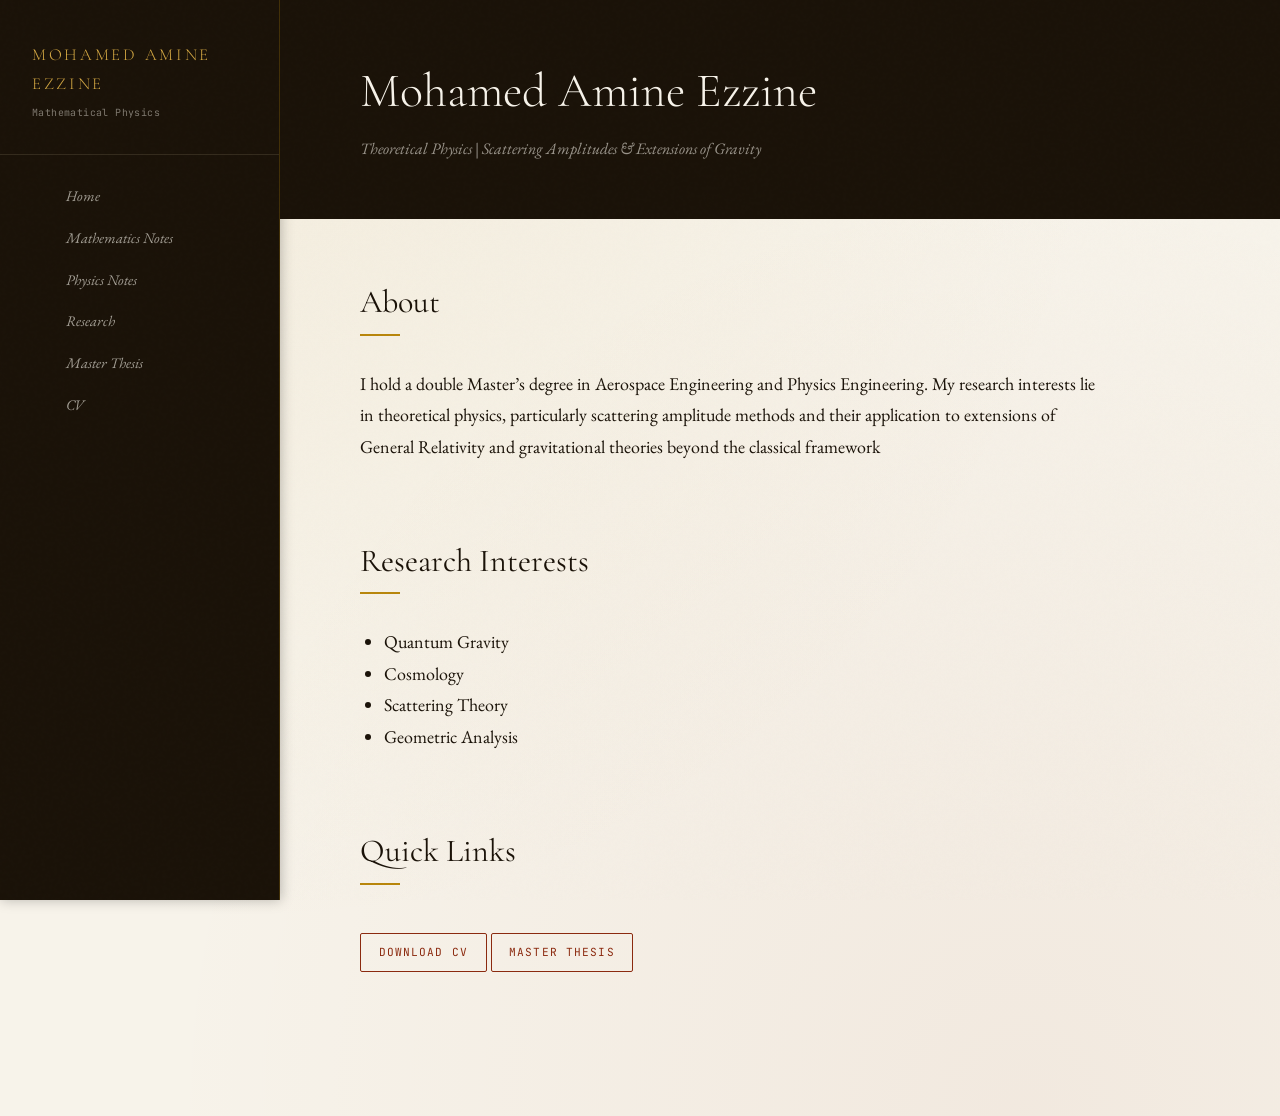
==== index.html @ fc59df86 "Update index.html" ====
<!DOCTYPE html>
<html lang="en">
<head>
<meta charset="UTF-8">
<meta name="viewport" content="width=device-width, initial-scale=1.0">
<title>Mohamed Amine Ezzine</title>

<link rel="stylesheet" href="style.css">
<link rel="preconnect" href="https://fonts.googleapis.com">
<link href="https://fonts.googleapis.com/css2?family=EB+Garamond:wght@400;500&display=swap" rel="stylesheet">

</head>
<body>
<button 
  onclick="document.querySelector('.sidebar').classList.toggle('open')"
  style="display:none;position:fixed;top:1rem;left:1rem;z-index:200;
         background:#1a1208;color:#d4a843;border:1px solid rgba(184,134,11,0.3);
         padding:0.5rem 0.75rem;font-family:monospace;font-size:0.7rem;
         cursor:pointer;border-radius:3px;"
  id="menuBtn">☰ Menu</button>

<script>
  if (window.innerWidth <= 900)
    document.getElementById('menuBtn').style.display = 'block';
</script>

<aside class="sidebar">
  <div class="sidebar-header">
    <div class="sidebar-name">Mohamed Amine Ezzine</div>
    <div class="sidebar-subtitle">Mathematical Physics</div>
  </div>

  <ul class="sidebar-nav">
    <li><a href="index.html" class="nav-link">Home</a></li>
    <li><a href="math.html" class="nav-link">Mathematics Notes</a></li>
    <li><a href="physics.html" class="nav-link">Physics Notes</a></li>
    <li><a href="research.html" class="nav-link">Research</a></li>
    <li><a href="thesis.html" class="nav-link">Master Thesis</a></li>
    <li><a href="cv.html" class="nav-link">CV</a></li>
  </ul>
</aside>


<main class="main">

<header class="page-header">
  <h1>Mohamed Amine Ezzine</h1>
  <p>
    Theoretical Physics | Scattering Amplitudes & Extensions of Gravity
  </p>
</header>

<div class="content">

<section class="section">
  <h2 class="section-title">About</h2>
  <div class="section-rule"></div>

  <p>
I hold a double Master’s degree in Aerospace Engineering and Physics Engineering. My research interests lie in theoretical physics, particularly scattering amplitude methods and their application to extensions of General Relativity and gravitational theories beyond the classical framework
  </p>
</section>

<section class="section">
  <h2 class="section-title">Research Interests</h2>
  <div class="section-rule"></div>

  <ul>
    <li>Quantum Gravity</li>
    <li>Cosmology</li>
    <li>Scattering Theory</li>
    <li>Geometric Analysis</li>
  </ul>
</section>

<section class="section">
  <h2 class="section-title">Quick Links</h2>
  <div class="section-rule"></div>

  <a href="CV.pdf" class="button-link">Download CV</a>
  <a href="Master Thesis.pdf" class="button-link">Master Thesis</a>
</section>

</div>
</main>
</body>
</html>
---- style.css ----
/* ════════════════════════════════════════════
   amine-physics.github.io — style.css
   Drop-in replacement. No HTML changes needed.
   ════════════════════════════════════════════ */

@import url('https://fonts.googleapis.com/css2?family=EB+Garamond:ital,wght@0,400;0,500;0,600;1,400;1,500&family=Cormorant+Garamond:ital,wght@0,300;0,400;1,300;1,400&family=JetBrains+Mono:wght@300;400&display=swap');

:root {
  --ink: #1a1208;
  --ink-light: #3d2e1a;
  --parchment: #f7f3ea;
  --parchment-dark: #ede7d6;
  --accent: #8b2a0f;
  --accent-light: #c44a1f;
  --gold: #b8860b;
  --gold-light: #d4a843;
  --rule: #c8b89a;
  --margin: #6b5a3e;
  --sidebar-w: 280px;
}

* {
  margin: 0;
  padding: 0;
  box-sizing: border-box;
}

html {
  scroll-behavior: smooth;
}

body {
  background: var(--parchment);
  color: var(--ink);
  font-family: 'EB Garamond', Georgia, serif;
  line-height: 1.75;
  font-size: 18px;
  min-height: 100vh;
  background-image:
    radial-gradient(ellipse at 20% 0%,  rgba(184,134,11,0.06) 0%, transparent 60%),
    radial-gradient(ellipse at 80% 100%, rgba(139,42,15,0.05)  0%, transparent 60%);
}

/* subtle grain */
body::before {
  content: '';
  position: fixed;
  inset: 0;
  background-image: url("data:image/svg+xml,%3Csvg viewBox='0 0 256 256' xmlns='http://www.w3.org/2000/svg'%3E%3Cfilter id='n'%3E%3CfeTurbulence type='fractalNoise' baseFrequency='0.9' numOctaves='4' stitchTiles='stitch'/%3E%3C/filter%3E%3Crect width='100%25' height='100%25' filter='url(%23n)' opacity='0.04'/%3E%3C/svg%3E");
  pointer-events: none;
  z-index: 1000;
  opacity: 0.35;
}

/* ── SIDEBAR ─────────────────────────────── */
.sidebar {
  position: fixed;
  left: 0;
  top: 0;
  width: var(--sidebar-w);
  height: 100vh;
  background: var(--ink);
  color: var(--parchment);
  padding: 2.5rem 0;
  overflow-y: auto;
  border-right: 1px solid rgba(184,134,11,0.25);
  /* gold shimmer on right edge */
  box-shadow: inset -1px 0 0 0 rgba(184,134,11,0.0),
              1px 0 12px rgba(0,0,0,0.25);
}

.sidebar::after {
  content: '';
  position: absolute;
  top: 0; right: -1px;
  width: 1px;
  height: 100%;
  background: linear-gradient(to bottom,
    transparent 0%,
    rgba(184,134,11,0.5) 40%,
    rgba(184,134,11,0.5) 60%,
    transparent 100%);
  pointer-events: none;
}

.sidebar-header {
  padding: 0 2rem 2rem;
  border-bottom: 1px solid rgba(200,184,154,0.15);
  margin-bottom: 0.5rem;
}

.sidebar-name {
  font-family: 'Cormorant Garamond', serif;
  font-size: 1.05rem;
  font-weight: 300;
  letter-spacing: 0.16em;
  text-transform: uppercase;
  color: var(--gold-light);
  display: block;
  text-decoration: none;
  transition: color 0.2s;
  margin-bottom: 0.4rem;
}

.sidebar-name:hover {
  color: var(--parchment);
}

.sidebar-subtitle {
  font-family: 'JetBrains Mono', monospace;
  font-size: 0.62rem;
  opacity: 0.45;
  letter-spacing: 0.04em;
  line-height: 1.7;
  color: var(--parchment);
}

.sidebar-nav {
  list-style: none;
  margin-top: 1.25rem;
}

/* Section label inside nav — add these spans in your HTML if you want them,
   but they are optional; plain links still look great */
.nav-section-title {
  font-family: 'JetBrains Mono', monospace;
  font-size: 0.58rem;
  letter-spacing: 0.2em;
  text-transform: uppercase;
  color: var(--gold);
  padding: 1rem 2rem 0.35rem;
  opacity: 0.75;
  display: block;
}

.nav-link {
  display: block;
  padding: 0.5rem 2rem 0.5rem 2.5rem;
  color: rgba(247,243,234,0.62);
  text-decoration: none;
  font-family: 'EB Garamond', serif;
  font-size: 0.92rem;
  font-style: italic;
  transition: all 0.2s ease;
  border-left: 2px solid transparent;
}

.nav-link:hover,
.nav-link.active {
  color: var(--parchment);
  border-left-color: var(--gold);
  background: rgba(184,134,11,0.08);
  padding-left: 2.8rem;
}

/* ── MAIN ────────────────────────────────── */
.main {
  margin-left: var(--sidebar-w);
  min-height: 100vh;
}

/* ── PAGE HEADER ─────────────────────────── */
.page-header {
  background: var(--ink);
  color: var(--parchment);
  padding: 4rem 5rem 3.5rem;
  position: relative;
  overflow: hidden;
}

/* decorative large character — harmless if no element uses it */
.page-header::before {
  content: attr(data-char);
  position: absolute;
  right: 3rem;
  top: -1rem;
  font-family: 'Cormorant Garamond', serif;
  font-size: 13rem;
  color: rgba(184,134,11,0.055);
  pointer-events: none;
  line-height: 1;
  user-select: none;
}

.page-header h1 {
  font-family: 'Cormorant Garamond', serif;
  font-size: 3rem;
  font-weight: 300;
  line-height: 1.15;
  color: var(--parchment);
  margin-bottom: 0.75rem;
}

/* gold rule under heading — add <div class="header-rule"></div>
   after your h1 in HTML, or it simply won't show */
.header-rule {
  width: 55px;
  height: 1px;
  background: linear-gradient(to right, var(--gold), transparent);
  margin: 1.25rem 0;
}

.page-header p {
  max-width: 620px;
  opacity: 0.58;
  margin-top: 1rem;
  font-style: italic;
  font-size: 1rem;
  line-height: 1.75;
}

/* ── CONTENT ─────────────────────────────── */
.content {
  max-width: 900px;
  padding: 4rem 5rem;
}

/* ── SECTIONS ────────────────────────────── */
.section {
  margin-bottom: 5rem;
  animation: fadeUp 0.55s ease both;
}

@keyframes fadeUp {
  from { opacity: 0; transform: translateY(14px); }
  to   { opacity: 1; transform: translateY(0); }
}

.section-title {
  font-family: 'Cormorant Garamond', serif;
  font-size: 2rem;
  font-weight: 400;
  color: var(--ink);
  line-height: 1.2;
  margin-bottom: 0.25rem;
}

.section-rule {
  width: 40px;
  height: 2px;
  background: var(--gold);
  margin-bottom: 2rem;
  margin-top: 0.75rem;
}

/* ── NOTE CARDS ──────────────────────────── */
.note-card {
  background: rgba(139,42,15,0.03);
  border-left: 3px solid var(--accent);
  padding: 1.5rem 1.75rem;
  margin-bottom: 2rem;
  border-radius: 0 4px 4px 0;
  transition: border-color 0.2s, background 0.2s;
}

.note-card:hover {
  background: rgba(139,42,15,0.055);
  border-left-color: var(--accent-light);
}

.note-title {
  font-family: 'Cormorant Garamond', serif;
  font-size: 1.4rem;
  font-weight: 400;
  color: var(--ink);
  margin-bottom: 0.4rem;
}

.note-meta {
  font-family: 'JetBrains Mono', monospace;
  font-size: 0.65rem;
  letter-spacing: 0.1em;
  text-transform: uppercase;
  color: var(--margin);
  margin-bottom: 1rem;
  opacity: 0.75;
}

/* ── BUTTON LINKS ────────────────────────── */
.button-link {
  display: inline-block;
  padding: 0.55rem 1.1rem;
  border: 1px solid var(--accent);
  color: var(--accent);
  text-decoration: none;
  font-family: 'JetBrains Mono', monospace;
  font-size: 0.7rem;
  letter-spacing: 0.1em;
  text-transform: uppercase;
  margin-top: 1rem;
  border-radius: 2px;
  transition: all 0.2s ease;
}

.button-link:hover {
  background: var(--accent);
  color: var(--parchment);
  box-shadow: 0 2px 12px rgba(139,42,15,0.2);
}

/* ── MISC ────────────────────────────────── */
iframe {
  border: none;
}

ul {
  padding-left: 1.5rem;
}

p {
  margin-bottom: 1rem;
}

p:last-child {
  margin-bottom: 0;
}

/* ornamental divider — use:
   <div class="ornamental-rule"><span>✦</span></div> */
.ornamental-rule {
  display: flex;
  align-items: center;
  gap: 1rem;
  margin: 3rem 0;
  color: var(--rule);
}
.ornamental-rule::before,
.ornamental-rule::after {
  content: '';
  flex: 1;
  height: 1px;
  background: var(--rule);
}
.ornamental-rule span {
  font-size: 0.9rem;
  color: var(--gold);
}

/* theorem environments — optional, add when you write proofs */
.theorem    { background: rgba(139,42,15,0.04);  border-left: 3px solid var(--accent);    padding: 1.5rem 1.75rem; border-radius: 0 4px 4px 0; margin: 2rem 0; }
.lemma      { background: rgba(184,134,11,0.05); border-left: 3px solid var(--gold);      padding: 1.5rem 1.75rem; border-radius: 0 4px 4px 0; margin: 2rem 0; }
.proof      { background: rgba(61,46,26,0.03);   border-left: 3px solid var(--rule);      padding: 1.5rem 1.75rem; border-radius: 0 4px 4px 0; margin: 2rem 0; }
.remark     { background: rgba(107,90,62,0.05);  border-left: 3px solid var(--margin);    padding: 1.5rem 1.75rem; border-radius: 0 4px 4px 0; margin: 2rem 0; }
.definition { background: rgba(26,18,8,0.04);    border-left: 3px solid var(--ink-light); padding: 1.5rem 1.75rem; border-radius: 0 4px 4px 0; margin: 2rem 0; }

.thm-label {
  font-family: 'JetBrains Mono', monospace;
  font-size: 0.65rem;
  letter-spacing: 0.15em;
  text-transform: uppercase;
  margin-bottom: 0.6rem;
  display: block;
}

.theorem    .thm-label { color: var(--accent); }
.lemma      .thm-label { color: var(--gold); }
.proof      .thm-label { color: var(--margin); }
.remark     .thm-label { color: var(--margin); }
.definition .thm-label { color: var(--ink-light); }

.proof-end {
  text-align: right;
  color: var(--accent);
  font-size: 1.1rem;
  margin-top: 0.5rem;
}

/* ── MOBILE ──────────────────────────────── */
@media (max-width: 900px) {
  .sidebar {
    position: fixed;
    width: var(--sidebar-w);
    height: 100vh;
    transform: translateX(-100%);
    transition: transform 0.3s ease;
    z-index: 100;
  }

  .sidebar.open {
    transform: translateX(0);
  }

  .main {
    margin-left: 0;
  }

  .content,
  .page-header {
    padding: 2rem;
  }

  .page-header {
    padding-top: 4rem;
  }

  .page-header h1 {
    font-size: 2rem;
  }
}
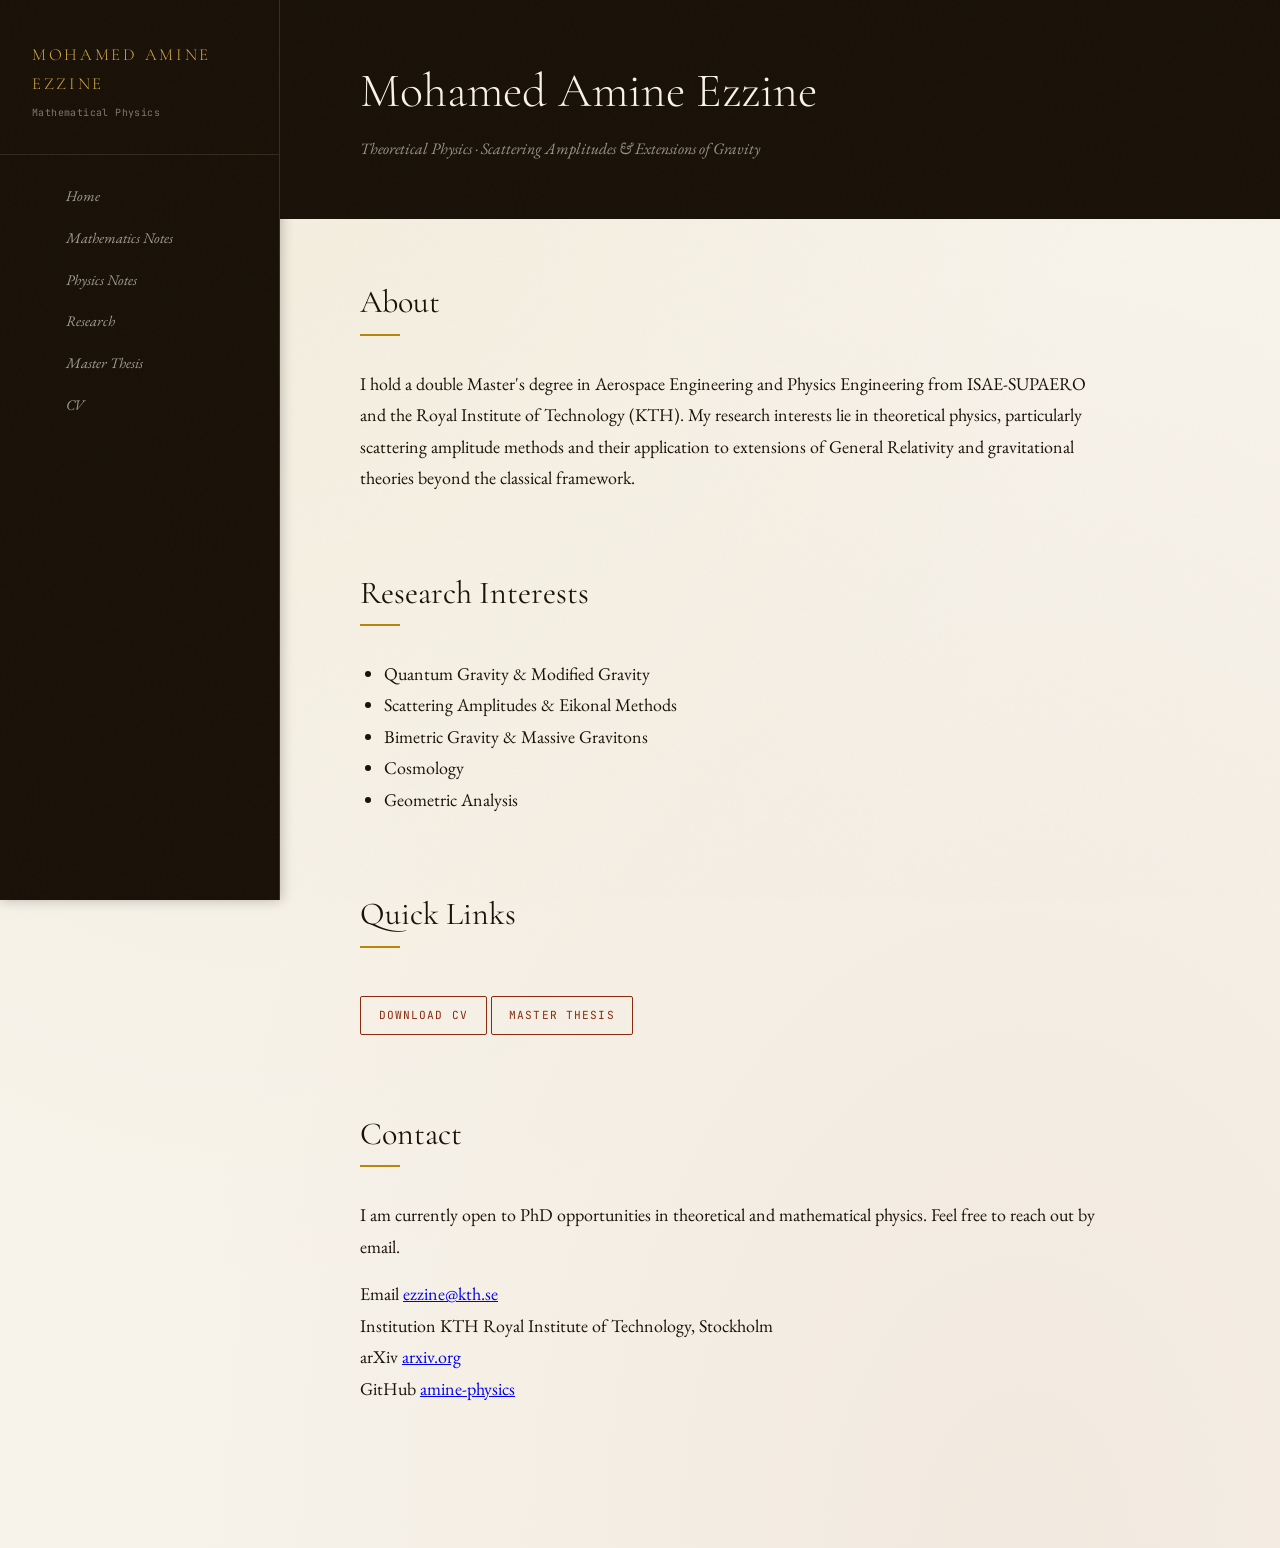
==== commit 8955a7d0: "Update index.html" ====
--- a/index.html
+++ b/index.html
@@ -4,13 +4,12 @@
 <meta charset="UTF-8">
 <meta name="viewport" content="width=device-width, initial-scale=1.0">
 <title>Mohamed Amine Ezzine</title>
-
 <link rel="stylesheet" href="style.css">
 <link rel="preconnect" href="https://fonts.googleapis.com">
 <link href="https://fonts.googleapis.com/css2?family=EB+Garamond:wght@400;500&display=swap" rel="stylesheet">
-
 </head>
 <body>
+
 <button 
   onclick="document.querySelector('.sidebar').classList.toggle('open')"
   style="display:none;position:fixed;top:1rem;left:1rem;z-index:200;
@@ -18,7 +17,6 @@
          padding:0.5rem 0.75rem;font-family:monospace;font-size:0.7rem;
          cursor:pointer;border-radius:3px;"
   id="menuBtn">☰ Menu</button>
-
 <script>
   if (window.innerWidth <= 900)
     document.getElementById('menuBtn').style.display = 'block';
@@ -29,7 +27,6 @@
     <div class="sidebar-name">Mohamed Amine Ezzine</div>
     <div class="sidebar-subtitle">Mathematical Physics</div>
   </div>
-
   <ul class="sidebar-nav">
     <li><a href="index.html" class="nav-link">Home</a></li>
     <li><a href="math.html" class="nav-link">Mathematics Notes</a></li>
@@ -40,48 +37,96 @@
   </ul>
 </aside>
 
-
 <main class="main">
 
-<header class="page-header">
-  <h1>Mohamed Amine Ezzine</h1>
-  <p>
-    Theoretical Physics | Scattering Amplitudes & Extensions of Gravity
-  </p>
-</header>
+  <header class="page-header">
+    <h1>Mohamed Amine Ezzine</h1>
+    <p>Theoretical Physics · Scattering Amplitudes &amp; Extensions of Gravity</p>
+  </header>
 
-<div class="content">
+  <div class="content">
 
-<section class="section">
-  <h2 class="section-title">About</h2>
-  <div class="section-rule"></div>
+    <section class="section">
+      <h2 class="section-title">About</h2>
+      <div class="section-rule"></div>
+      <p>
+        I hold a double Master's degree in Aerospace Engineering and
+        Physics Engineering from ISAE-SUPAERO and the Royal Institute
+        of Technology (KTH). My research interests lie in theoretical
+        physics, particularly scattering amplitude methods and their
+        application to extensions of General Relativity and
+        gravitational theories beyond the classical framework.
+      </p>
+    </section>
 
-  <p>
-I hold a double Master’s degree in Aerospace Engineering and Physics Engineering. My research interests lie in theoretical physics, particularly scattering amplitude methods and their application to extensions of General Relativity and gravitational theories beyond the classical framework
-  </p>
-</section>
+    <section class="section">
+      <h2 class="section-title">Research Interests</h2>
+      <div class="section-rule"></div>
+      <ul>
+        <li>Quantum Gravity &amp; Modified Gravity</li>
+        <li>Scattering Amplitudes &amp; Eikonal Methods</li>
+        <li>Bimetric Gravity &amp; Massive Gravitons</li>
+        <li>Cosmology</li>
+        <li>Geometric Analysis</li>
+      </ul>
+    </section>
 
-<section class="section">
-  <h2 class="section-title">Research Interests</h2>
-  <div class="section-rule"></div>
+    <section class="section">
+      <h2 class="section-title">Quick Links</h2>
+      <div class="section-rule"></div>
+      <a href="CV.pdf" class="button-link">Download CV</a>
+      <a href="Master Thesis.pdf" class="button-link">Master Thesis</a>
+    </section>
 
-  <ul>
-    <li>Quantum Gravity</li>
-    <li>Cosmology</li>
-    <li>Scattering Theory</li>
-    <li>Geometric Analysis</li>
-  </ul>
-</section>
+    <!-- ── CONTACT ─────────────────────────────────── -->
+    <section class="section">
+      <h2 class="section-title">Contact</h2>
+      <div class="section-rule"></div>
+      <p>
+        I am currently open to PhD opportunities in theoretical and
+        mathematical physics. Feel free to reach out by email.
+      </p>
 
-<section class="section">
-  <h2 class="section-title">Quick Links</h2>
-  <div class="section-rule"></div>
+      <div class="contact-grid">
 
-  <a href="CV.pdf" class="button-link">Download CV</a>
-  <a href="Master Thesis.pdf" class="button-link">Master Thesis</a>
-</section>
+        <div class="contact-item">
+          <span class="contact-label">Email</span>
+          <a href="mailto:ezzine@kth.se" class="contact-value">
+            ezzine@kth.se
+          </a>
+        </div>
 
-</div>
+        <div class="contact-item">
+          <span class="contact-label">Institution</span>
+          <span class="contact-value">
+            KTH Royal Institute of Technology, Stockholm
+          </span>
+        </div>
+
+        <div class="contact-item">
+          <span class="contact-label">arXiv</span>
+          <a href="https://arxiv.org/search/?searchtype=author&query=Ezzine"
+             class="contact-value"
+             target="_blank" rel="noopener">
+            arxiv.org
+          </a>
+        </div>
+
+        <div class="contact-item">
+          <span class="contact-label">GitHub</span>
+          <a href="https://github.com/amine-physics"
+             class="contact-value"
+             target="_blank" rel="noopener">
+            amine-physics
+          </a>
+        </div>
+
+      </div>
+    </section>
+    <!-- ── END CONTACT ────────────────────────────── -->
+
+  </div>
 </main>
+
 </body>
 </html>
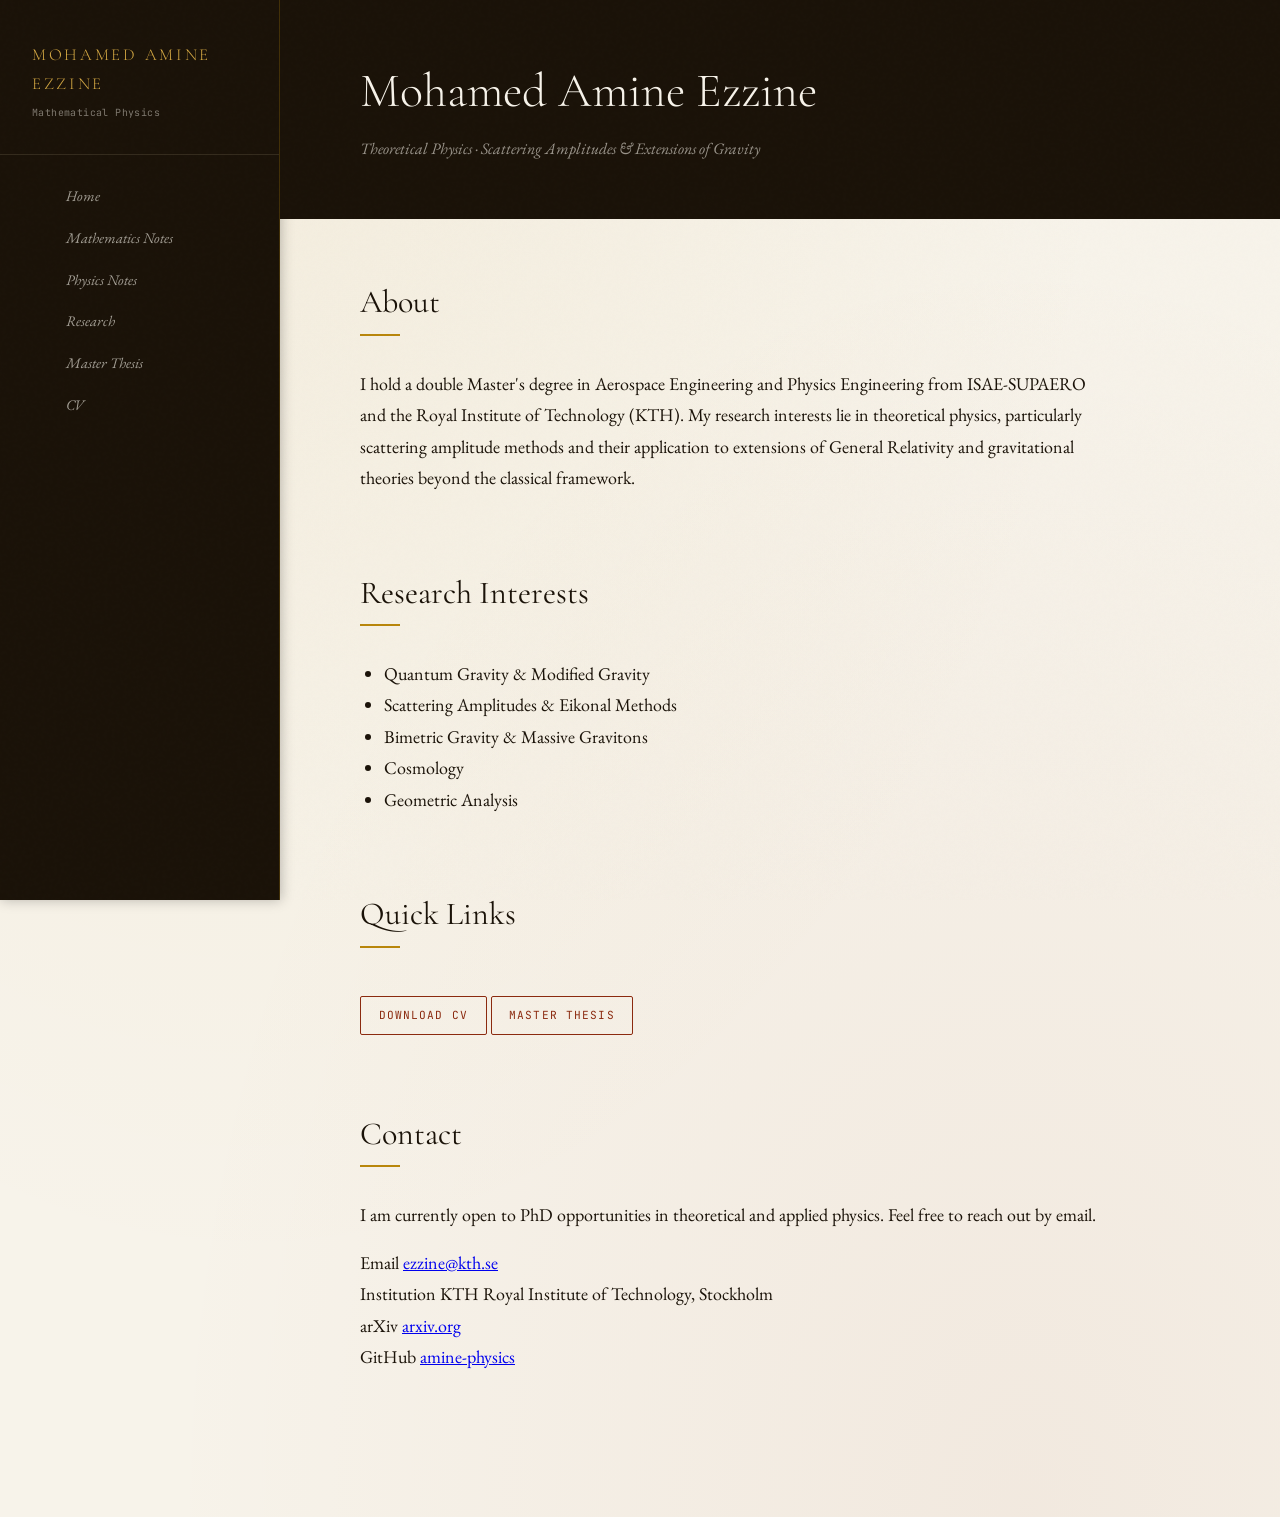
==== commit 94c55640: "Change field of study and update email contact Updated email address and modified field of study." ====
--- a/index.html
+++ b/index.html
@@ -84,14 +84,14 @@
       <div class="section-rule"></div>
       <p>
         I am currently open to PhD opportunities in theoretical and
-        mathematical physics. Feel free to reach out by email.
+        applied physics. Feel free to reach out by email.
       </p>
 
       <div class="contact-grid">
 
         <div class="contact-item">
           <span class="contact-label">Email</span>
-          <a href="mailto:ezzine@kth.se" class="contact-value">
+          <a href="mailto:m.a.ezzine01@gmail.com" class="contact-value">
             ezzine@kth.se
           </a>
         </div>
--- a/style.css
+++ b/style.css
@@ -396,4 +396,45 @@
   .page-header h1 {
     font-size: 2rem;
   }
-}
+
+   /* ── CONTACT GRID ── */
+.contact-grid {
+  display: grid;
+  grid-template-columns: 1fr 1fr;
+  gap: 1.5rem 3rem;
+  margin-top: 1.5rem;
+}
+
+.contact-item {
+  display: flex;
+  flex-direction: column;
+  gap: 0.25rem;
+}
+
+.contact-label {
+  font-family: 'JetBrains Mono', monospace;
+  font-size: 0.62rem;
+  letter-spacing: 0.18em;
+  text-transform: uppercase;
+  color: var(--gold);
+}
+
+.contact-value {
+  font-size: 0.95rem;
+  color: var(--ink-light);
+  text-decoration: none;
+  font-style: italic;
+  transition: color 0.2s;
+}
+
+a.contact-value:hover {
+  color: var(--accent);
+}
+
+@media (max-width: 900px) {
+  .contact-grid {
+    grid-template-columns: 1fr;
+    gap: 1.25rem;
+  }
+}
+}
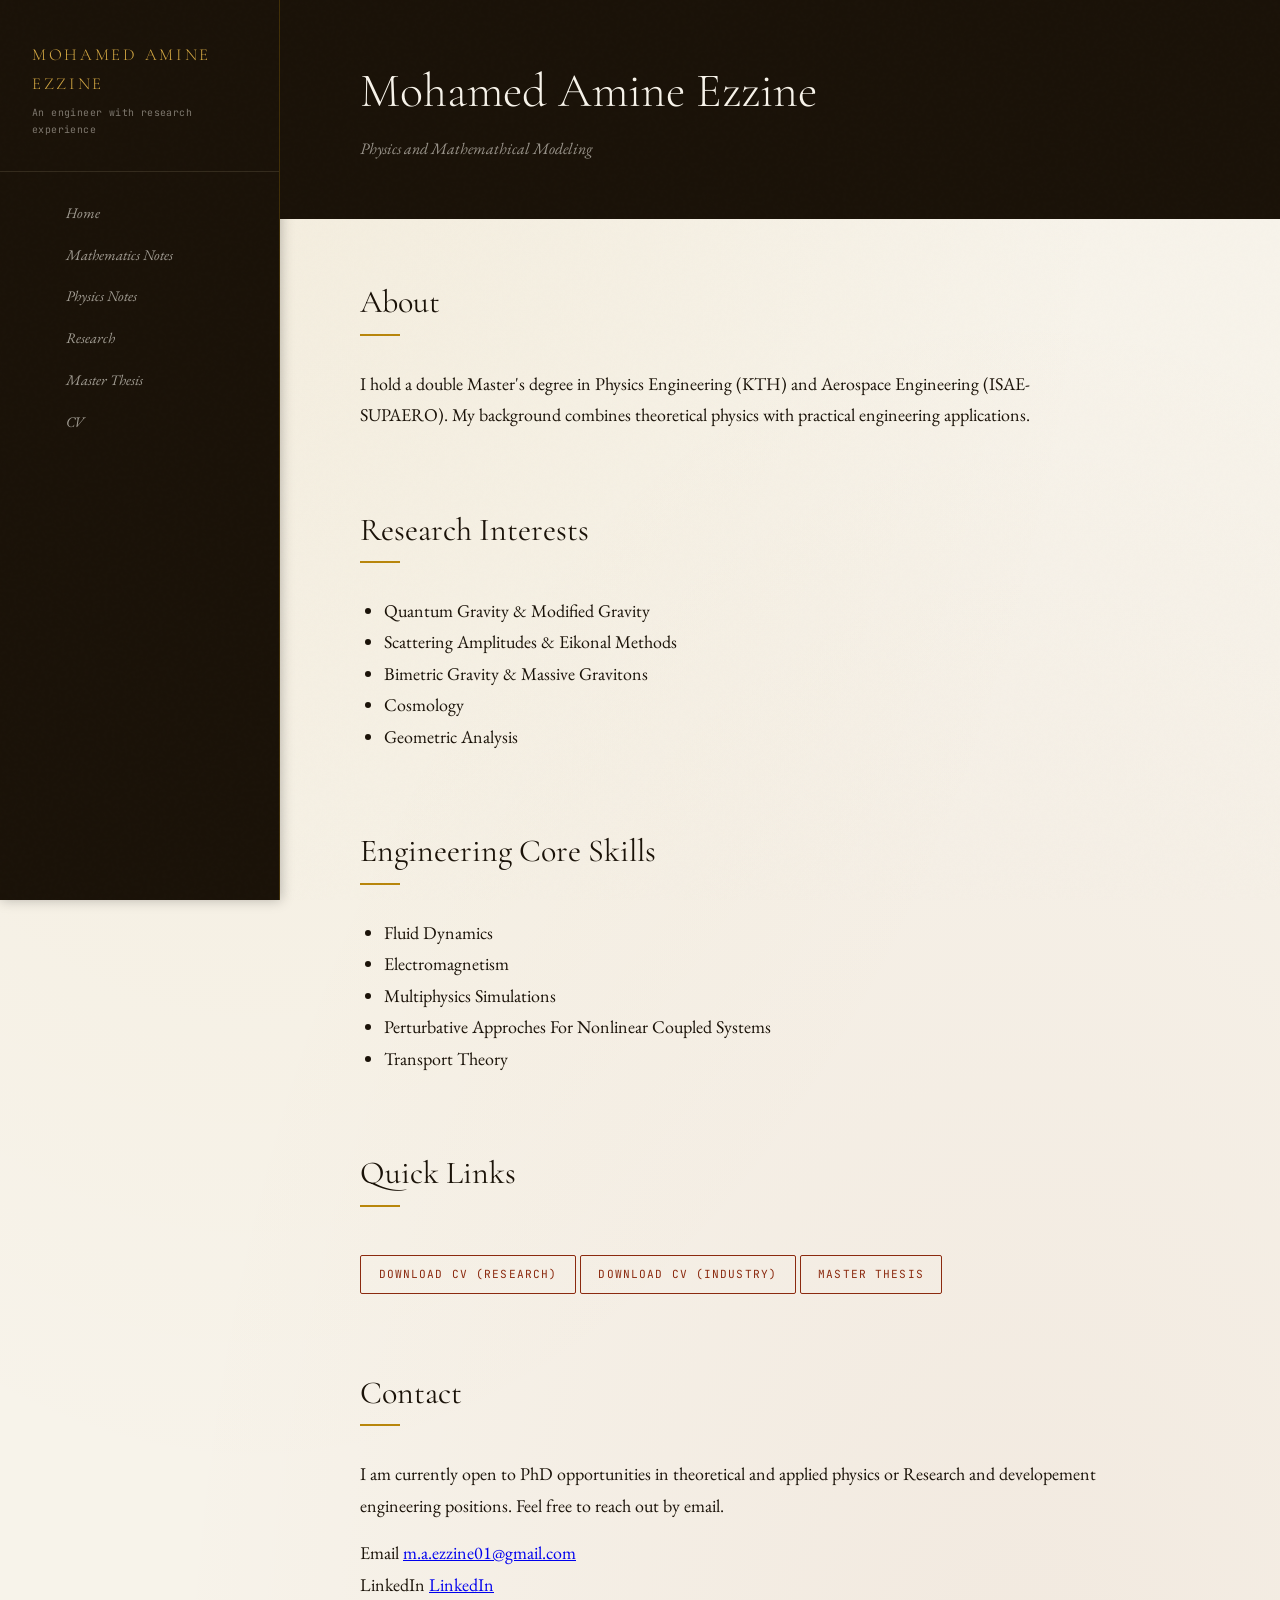
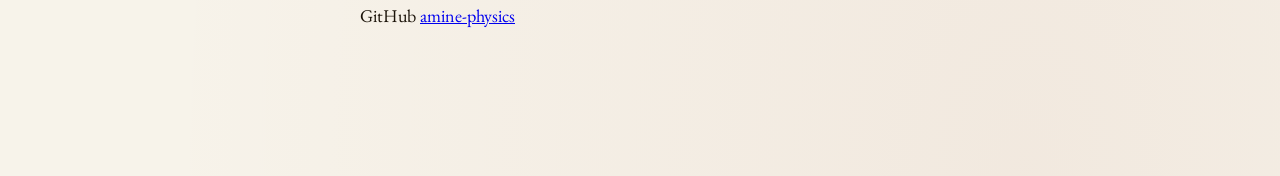
==== commit 5b27dc52: "Revise sidebar and content sections in index.html Updated personal information and added engineering" ====
--- a/index.html
+++ b/index.html
@@ -25,7 +25,7 @@
 <aside class="sidebar">
   <div class="sidebar-header">
     <div class="sidebar-name">Mohamed Amine Ezzine</div>
-    <div class="sidebar-subtitle">Mathematical Physics</div>
+    <div class="sidebar-subtitle">An engineer with research experience</div>
   </div>
   <ul class="sidebar-nav">
     <li><a href="index.html" class="nav-link">Home</a></li>
@@ -41,7 +41,7 @@
 
   <header class="page-header">
     <h1>Mohamed Amine Ezzine</h1>
-    <p>Theoretical Physics · Scattering Amplitudes &amp; Extensions of Gravity</p>
+    <p>Physics and Mathemathical Modeling</p>
   </header>
 
   <div class="content">
@@ -50,12 +50,8 @@
       <h2 class="section-title">About</h2>
       <div class="section-rule"></div>
       <p>
-        I hold a double Master's degree in Aerospace Engineering and
-        Physics Engineering from ISAE-SUPAERO and the Royal Institute
-        of Technology (KTH). My research interests lie in theoretical
-        physics, particularly scattering amplitude methods and their
-        application to extensions of General Relativity and
-        gravitational theories beyond the classical framework.
+        I hold a double Master's degree in Physics Engineering (KTH) and Aerospace Engineering (ISAE-SUPAERO). 
+        My background combines theoretical physics with practical engineering applications.
       </p>
     </section>
 
@@ -70,11 +66,23 @@
         <li>Geometric Analysis</li>
       </ul>
     </section>
+        <section class="section">
+      <h2 class="section-title">Engineering Core Skills</h2>
+      <div class="section-rule"></div>
+      <ul>
+        <li>Fluid Dynamics</li>
+        <li>Electromagnetism</li>
+        <li>Multiphysics Simulations</li>
+        <li>Perturbative Approches For Nonlinear Coupled Systems</li>
+        <li>Transport Theory</li>
+      </ul>
+    </section>
 
     <section class="section">
       <h2 class="section-title">Quick Links</h2>
       <div class="section-rule"></div>
-      <a href="CV.pdf" class="button-link">Download CV</a>
+      <a href="CV.pdf" class="button-link">Download CV (Research)</a>
+      <a href="CV_Industry.pdf" class="button-link">Download CV (Industry)</a>
       <a href="Master Thesis.pdf" class="button-link">Master Thesis</a>
     </section>
 
@@ -84,7 +92,7 @@
       <div class="section-rule"></div>
       <p>
         I am currently open to PhD opportunities in theoretical and
-        applied physics. Feel free to reach out by email.
+        applied physics or Research and developement engineering positions. Feel free to reach out by email.
       </p>
 
       <div class="contact-grid">
@@ -92,23 +100,17 @@
         <div class="contact-item">
           <span class="contact-label">Email</span>
           <a href="mailto:m.a.ezzine01@gmail.com" class="contact-value">
-            ezzine@kth.se
+            m.a.ezzine01@gmail.com
           </a>
         </div>
 
-        <div class="contact-item">
-          <span class="contact-label">Institution</span>
-          <span class="contact-value">
-            KTH Royal Institute of Technology, Stockholm
-          </span>
-        </div>
 
         <div class="contact-item">
-          <span class="contact-label">arXiv</span>
-          <a href="https://arxiv.org/search/?searchtype=author&query=Ezzine"
+          <span class="contact-label">LinkedIn</span>
+          <a href="https://www.linkedin.com/in/ezzine-mohamed-amine/"
              class="contact-value"
              target="_blank" rel="noopener">
-            arxiv.org
+            LinkedIn
           </a>
         </div>
 
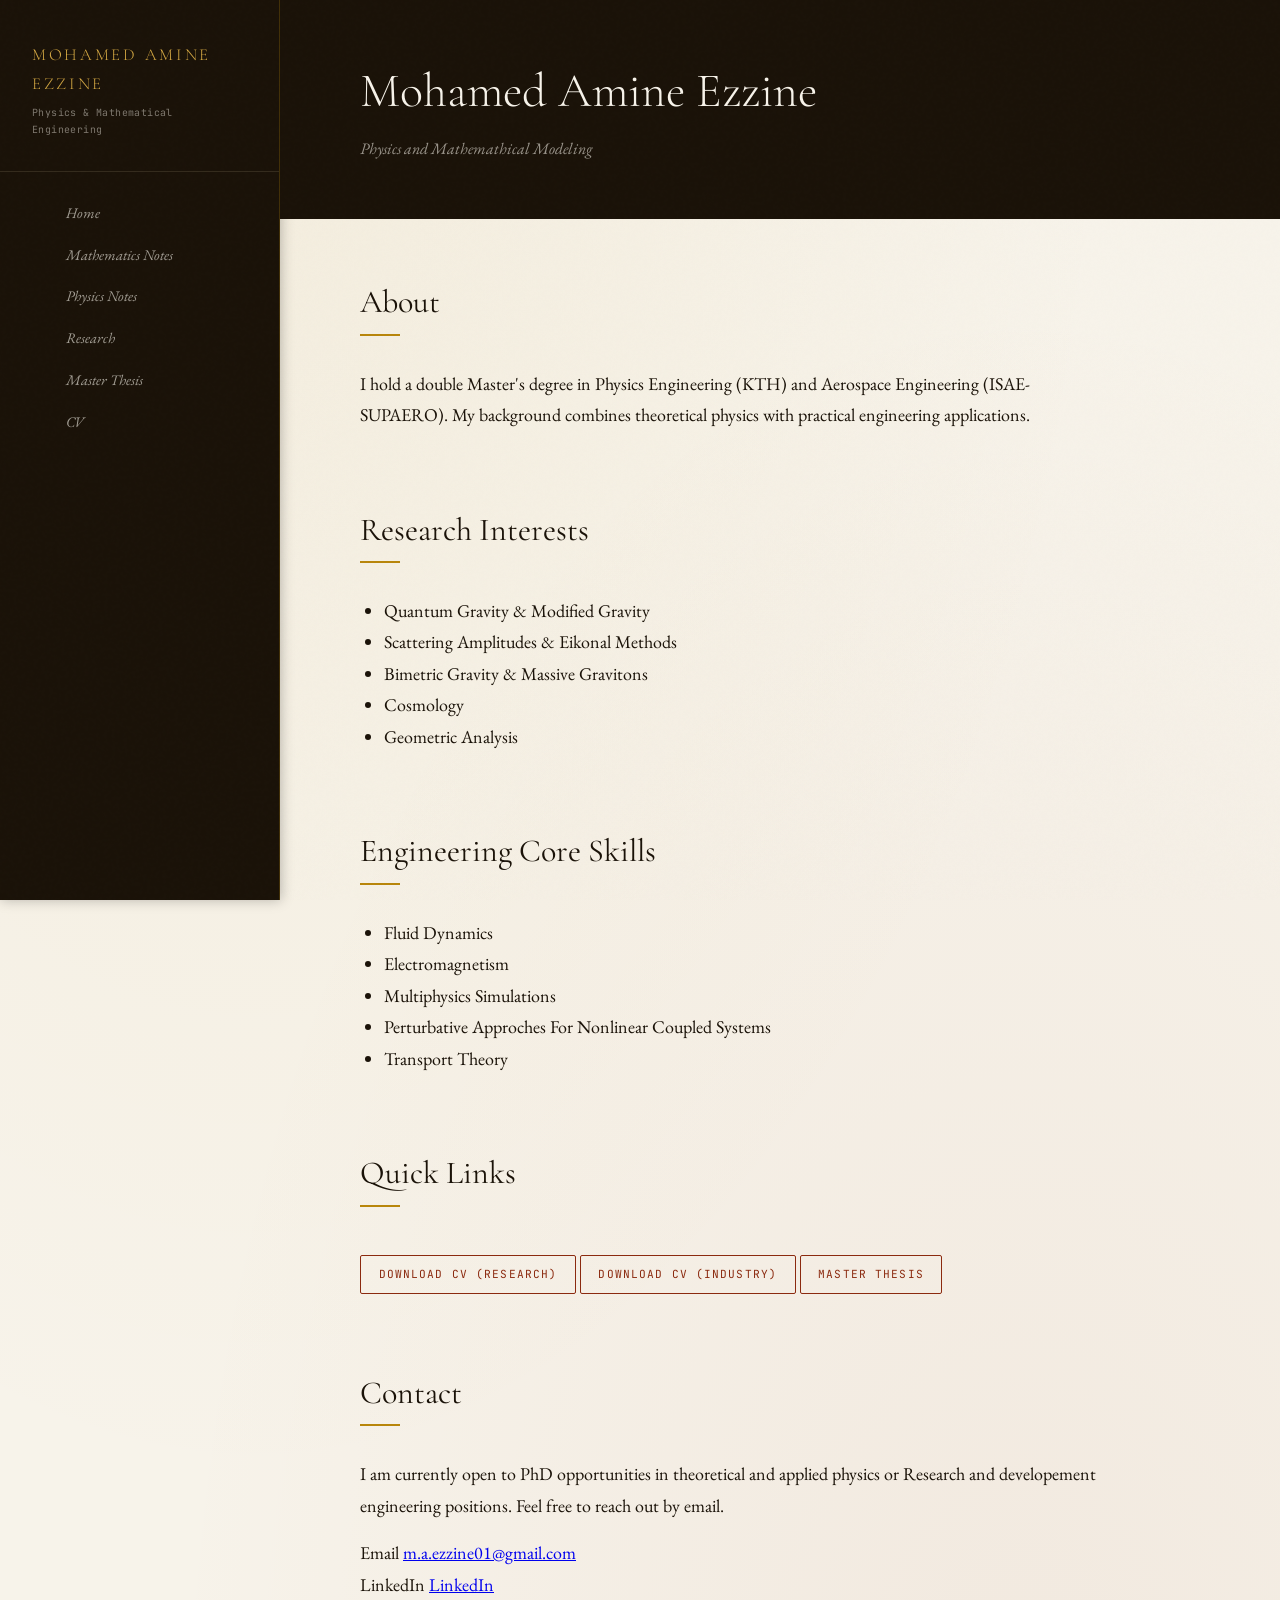
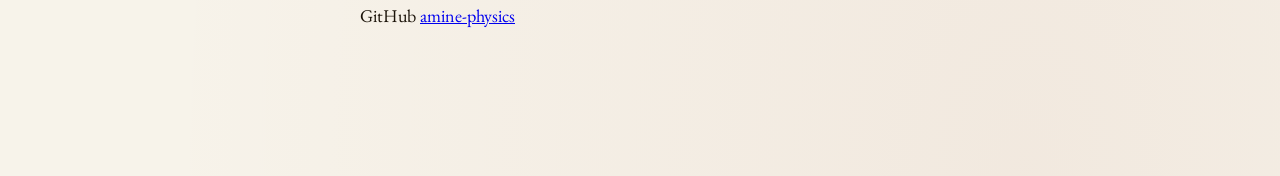
==== commit f05b7b4a: "Update index.html" ====
--- a/index.html
+++ b/index.html
@@ -25,7 +25,7 @@
 <aside class="sidebar">
   <div class="sidebar-header">
     <div class="sidebar-name">Mohamed Amine Ezzine</div>
-    <div class="sidebar-subtitle">An engineer with research experience</div>
+    <div class="sidebar-subtitle">Physics & Mathematical Engineering</div>
   </div>
   <ul class="sidebar-nav">
     <li><a href="index.html" class="nav-link">Home</a></li>
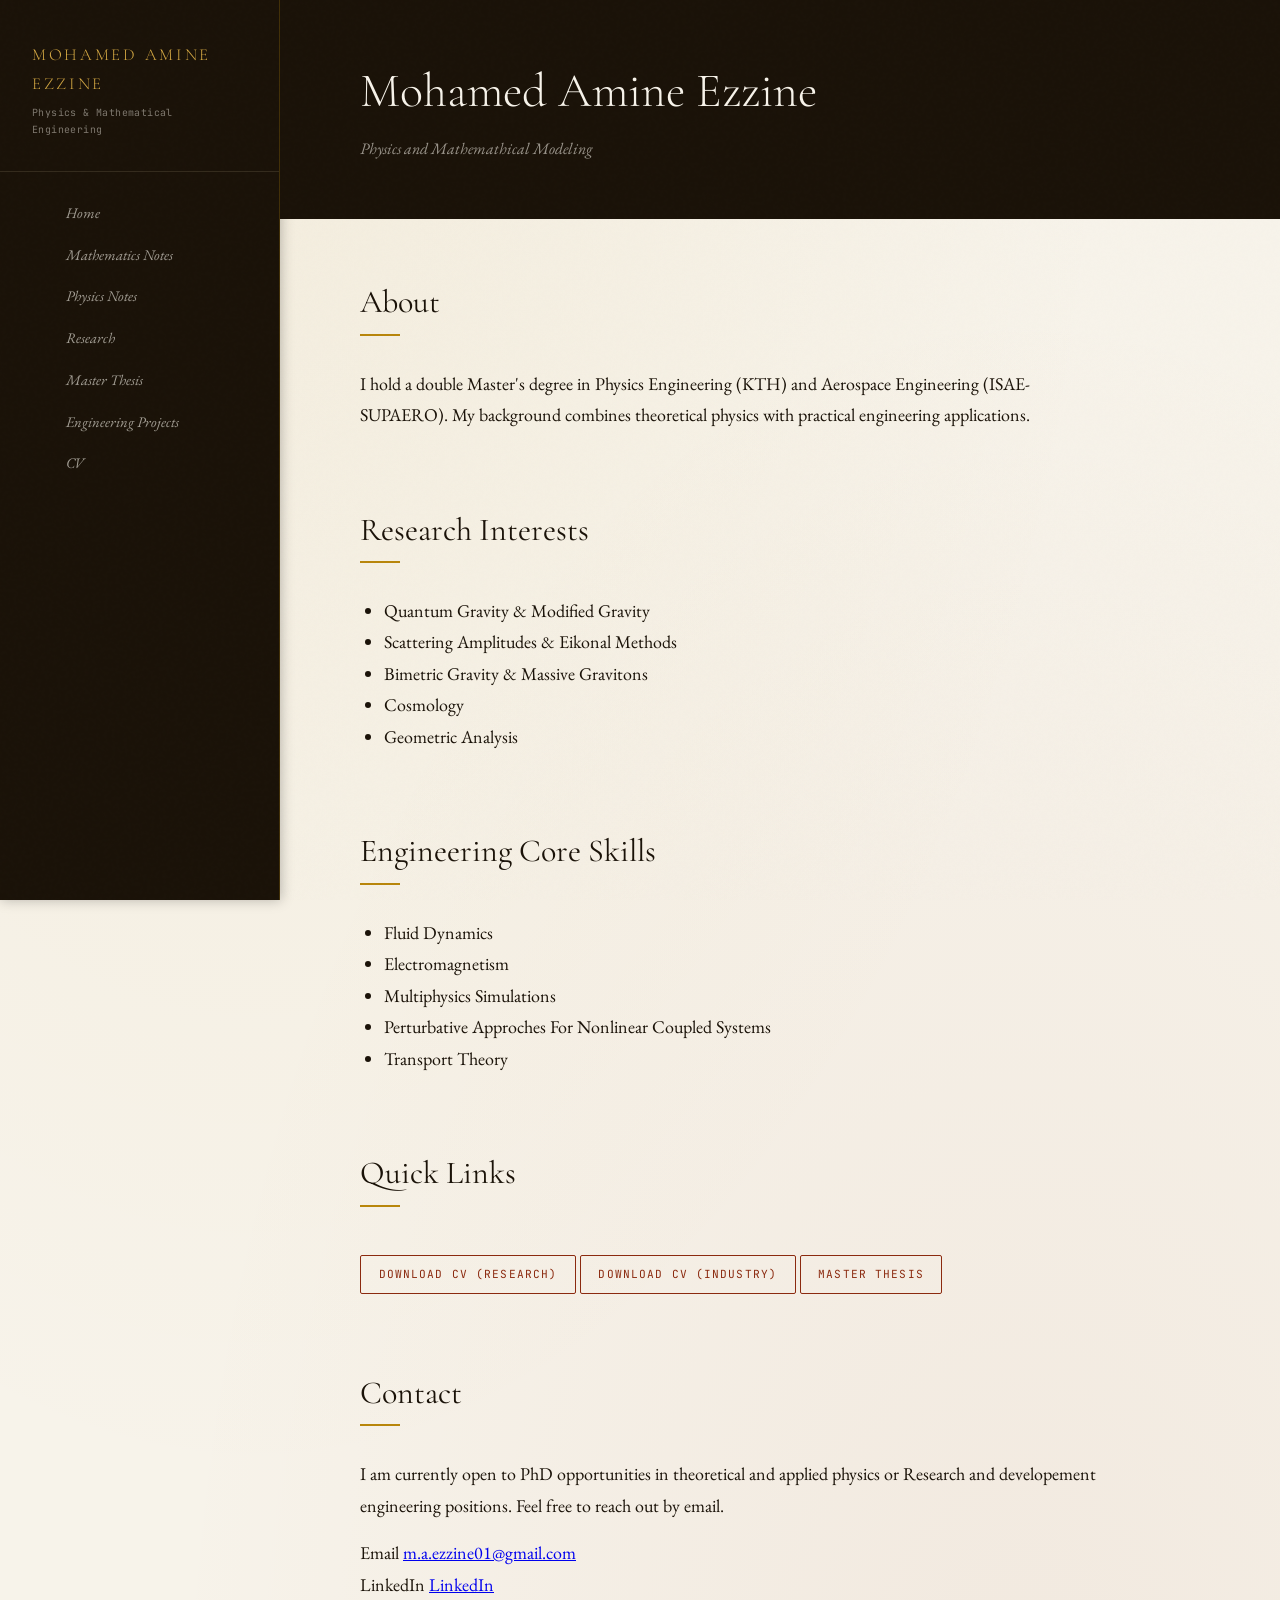
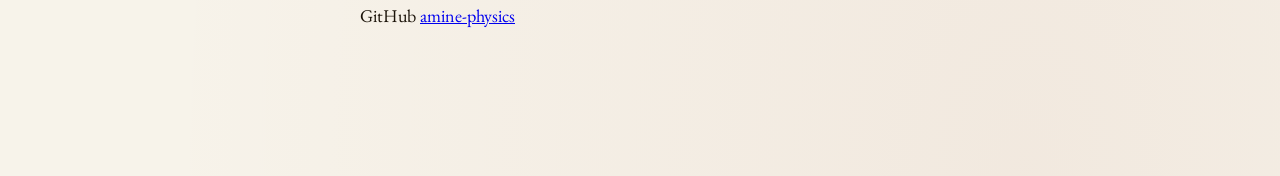
==== commit a11510bf: "Add link to Engineering Projects in navigation" ====
--- a/index.html
+++ b/index.html
@@ -33,6 +33,7 @@
     <li><a href="physics.html" class="nav-link">Physics Notes</a></li>
     <li><a href="research.html" class="nav-link">Research</a></li>
     <li><a href="thesis.html" class="nav-link">Master Thesis</a></li>
+    <li><a href="Engineering Projects.html" class="nav-link">Engineering Projects</a></li>
     <li><a href="cv.html" class="nav-link">CV</a></li>
   </ul>
 </aside>
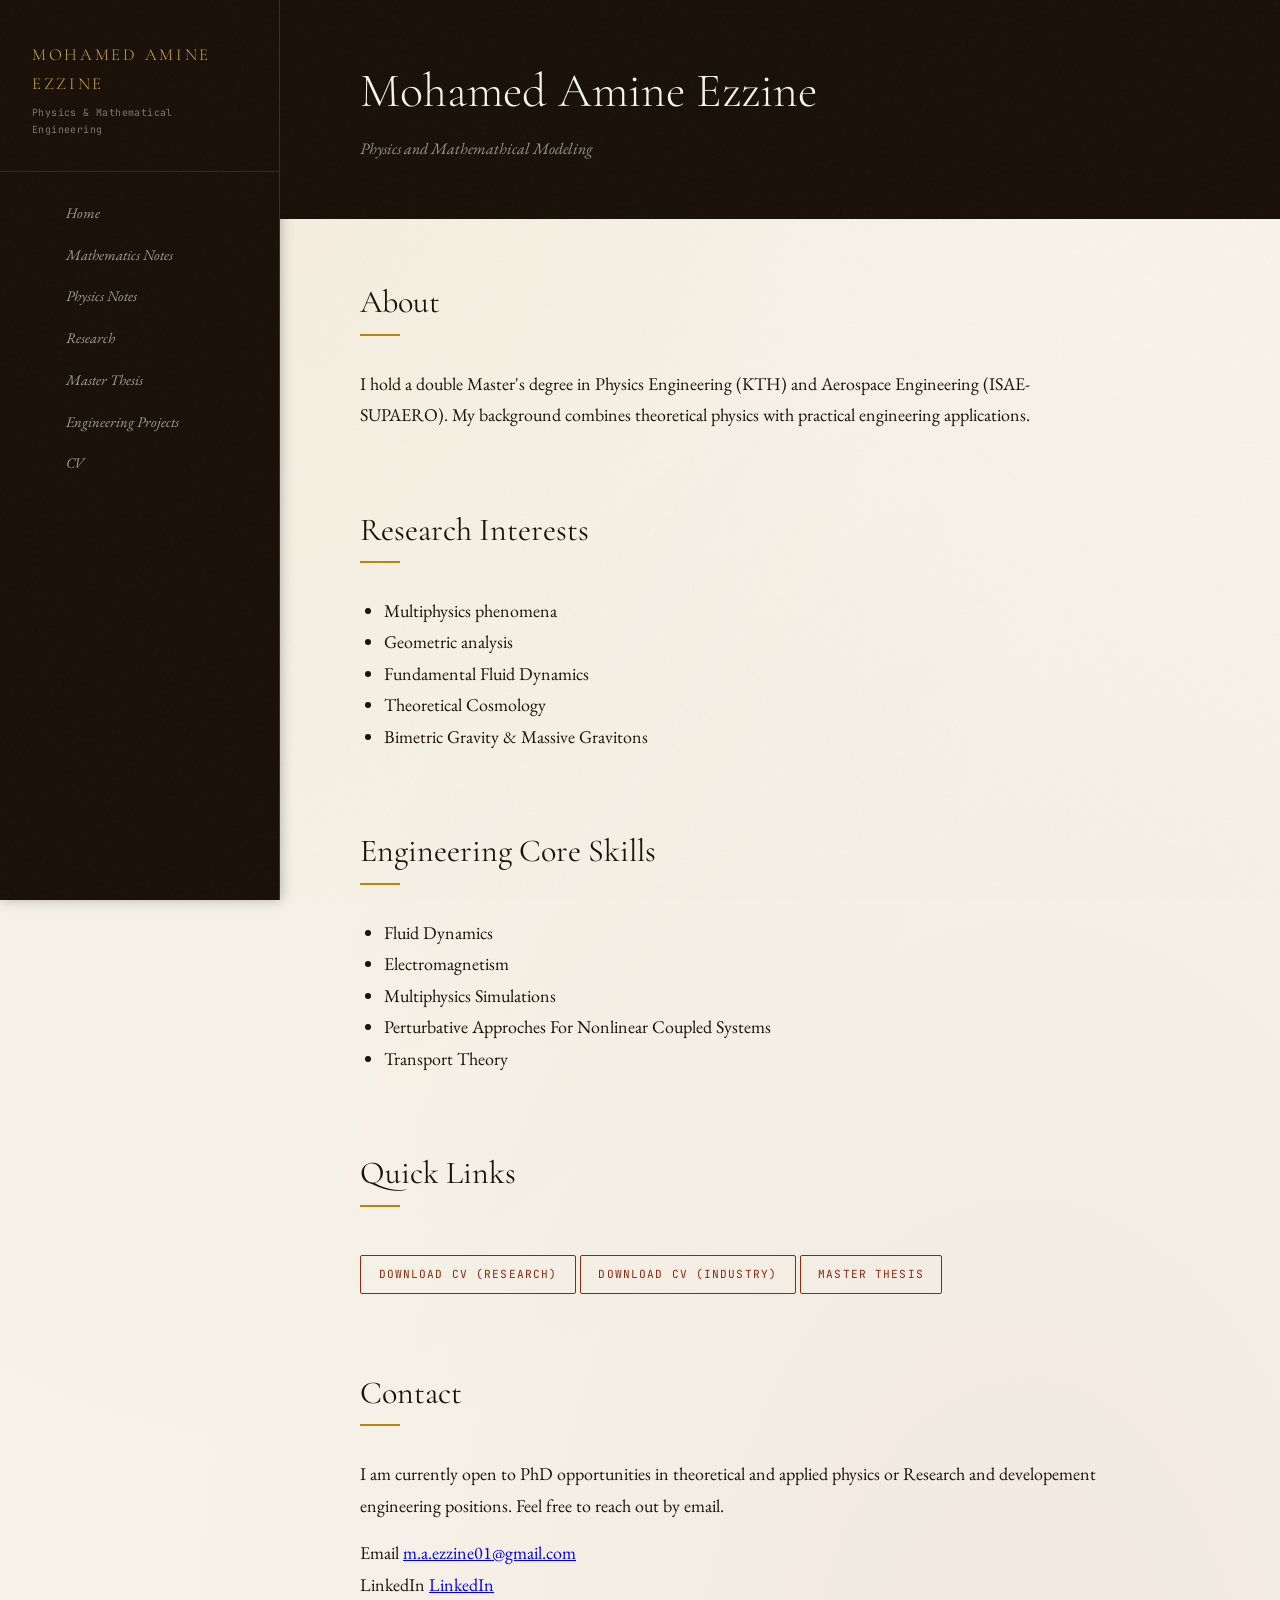
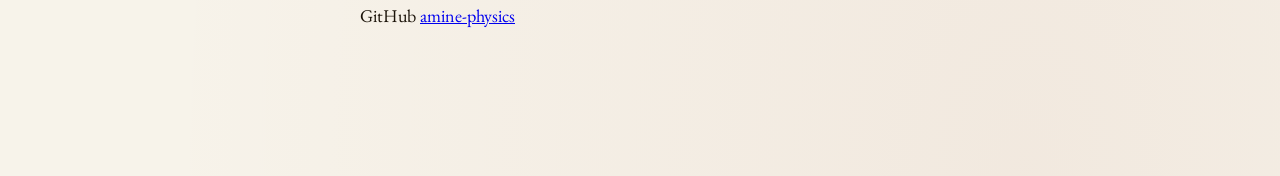
==== commit 20e4f363: "Update index.html" ====
--- a/index.html
+++ b/index.html
@@ -60,11 +60,12 @@
       <h2 class="section-title">Research Interests</h2>
       <div class="section-rule"></div>
       <ul>
-        <li>Quantum Gravity &amp; Modified Gravity</li>
-        <li>Scattering Amplitudes &amp; Eikonal Methods</li>
+        <li>Multiphysics phenomena
+        <li>Geometric analysis
+        <li>Fundamental Fluid Dynamics</li>
+        <li>Theoretical Cosmology</li>
         <li>Bimetric Gravity &amp; Massive Gravitons</li>
-        <li>Cosmology</li>
-        <li>Geometric Analysis</li>
+
       </ul>
     </section>
         <section class="section">
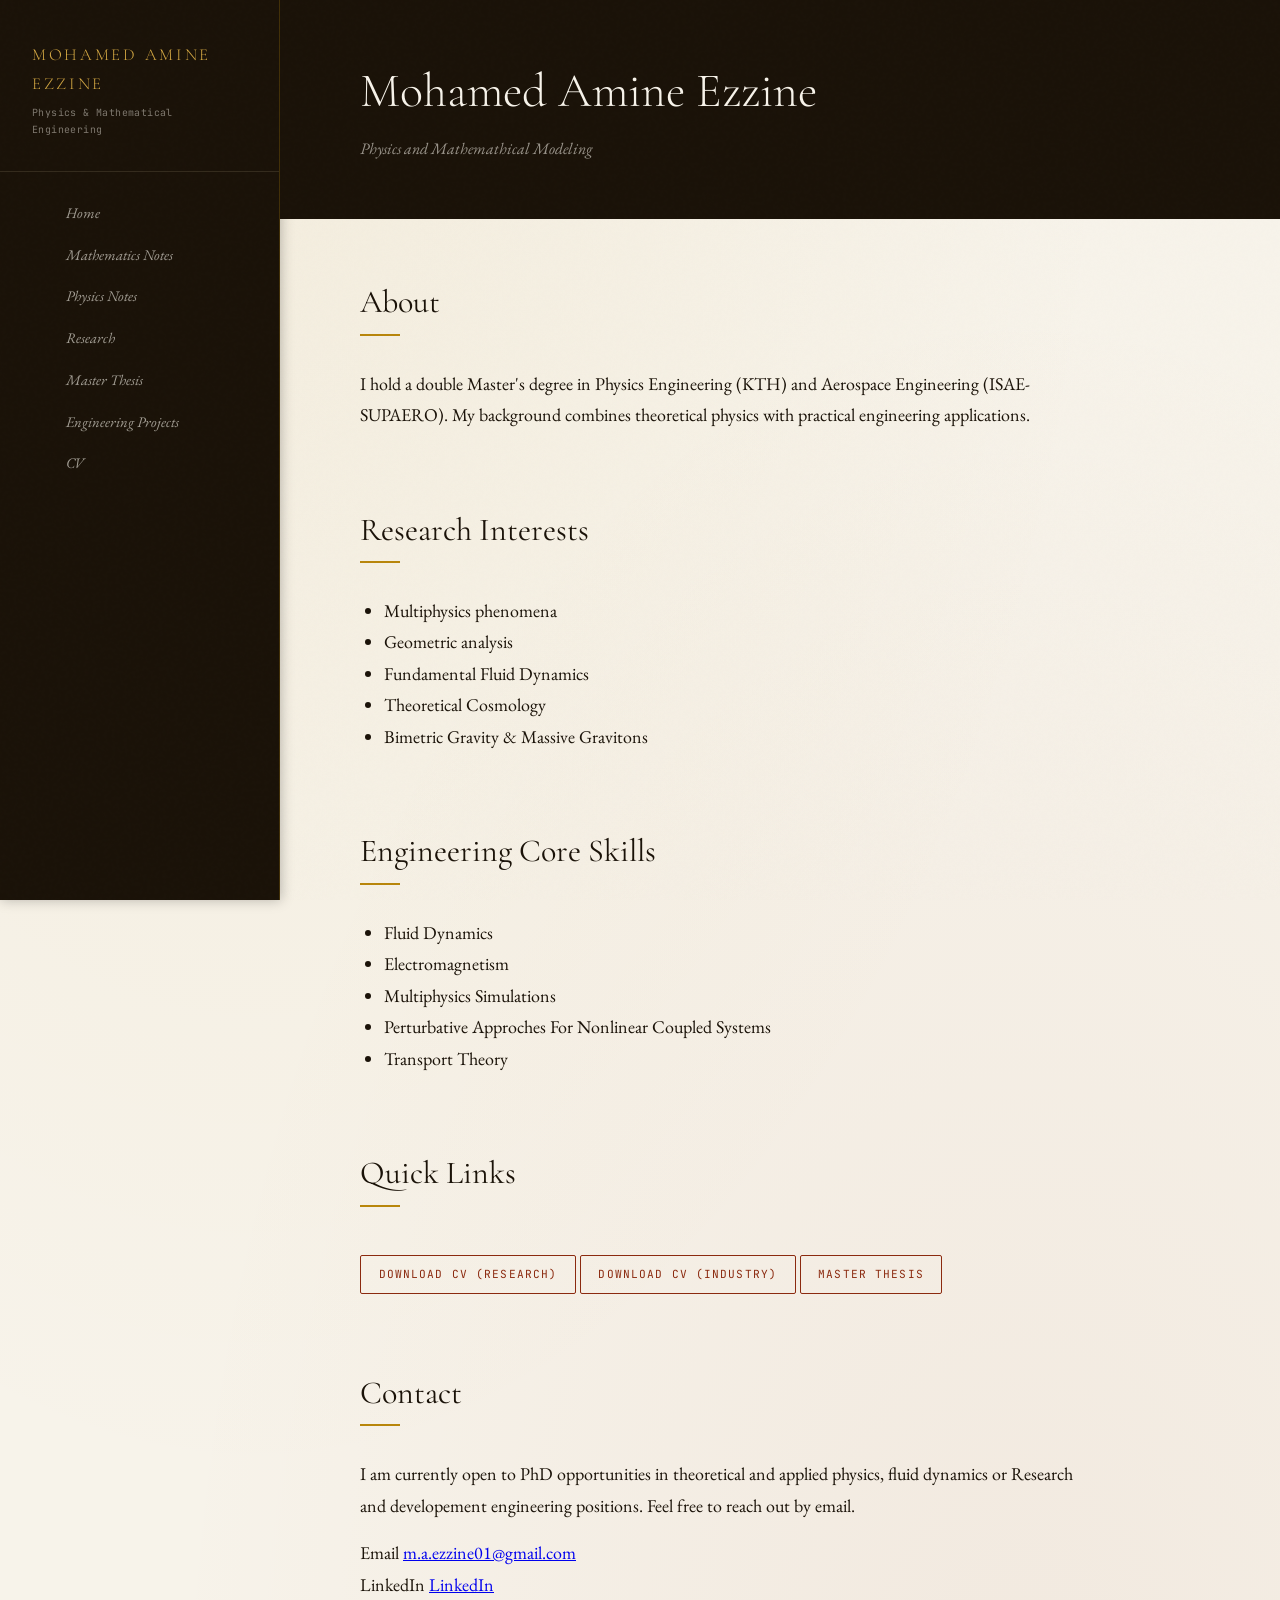
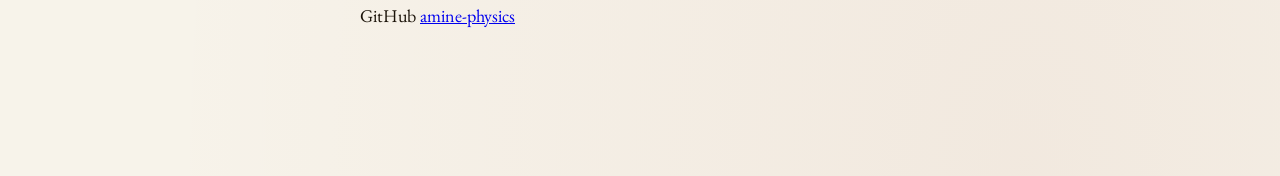
==== commit bab4bc1f: "Update research interests in contact section" ====
--- a/index.html
+++ b/index.html
@@ -94,7 +94,7 @@
       <div class="section-rule"></div>
       <p>
         I am currently open to PhD opportunities in theoretical and
-        applied physics or Research and developement engineering positions. Feel free to reach out by email.
+        applied physics, fluid dynamics or Research and developement engineering positions. Feel free to reach out by email.
       </p>
 
       <div class="contact-grid">
